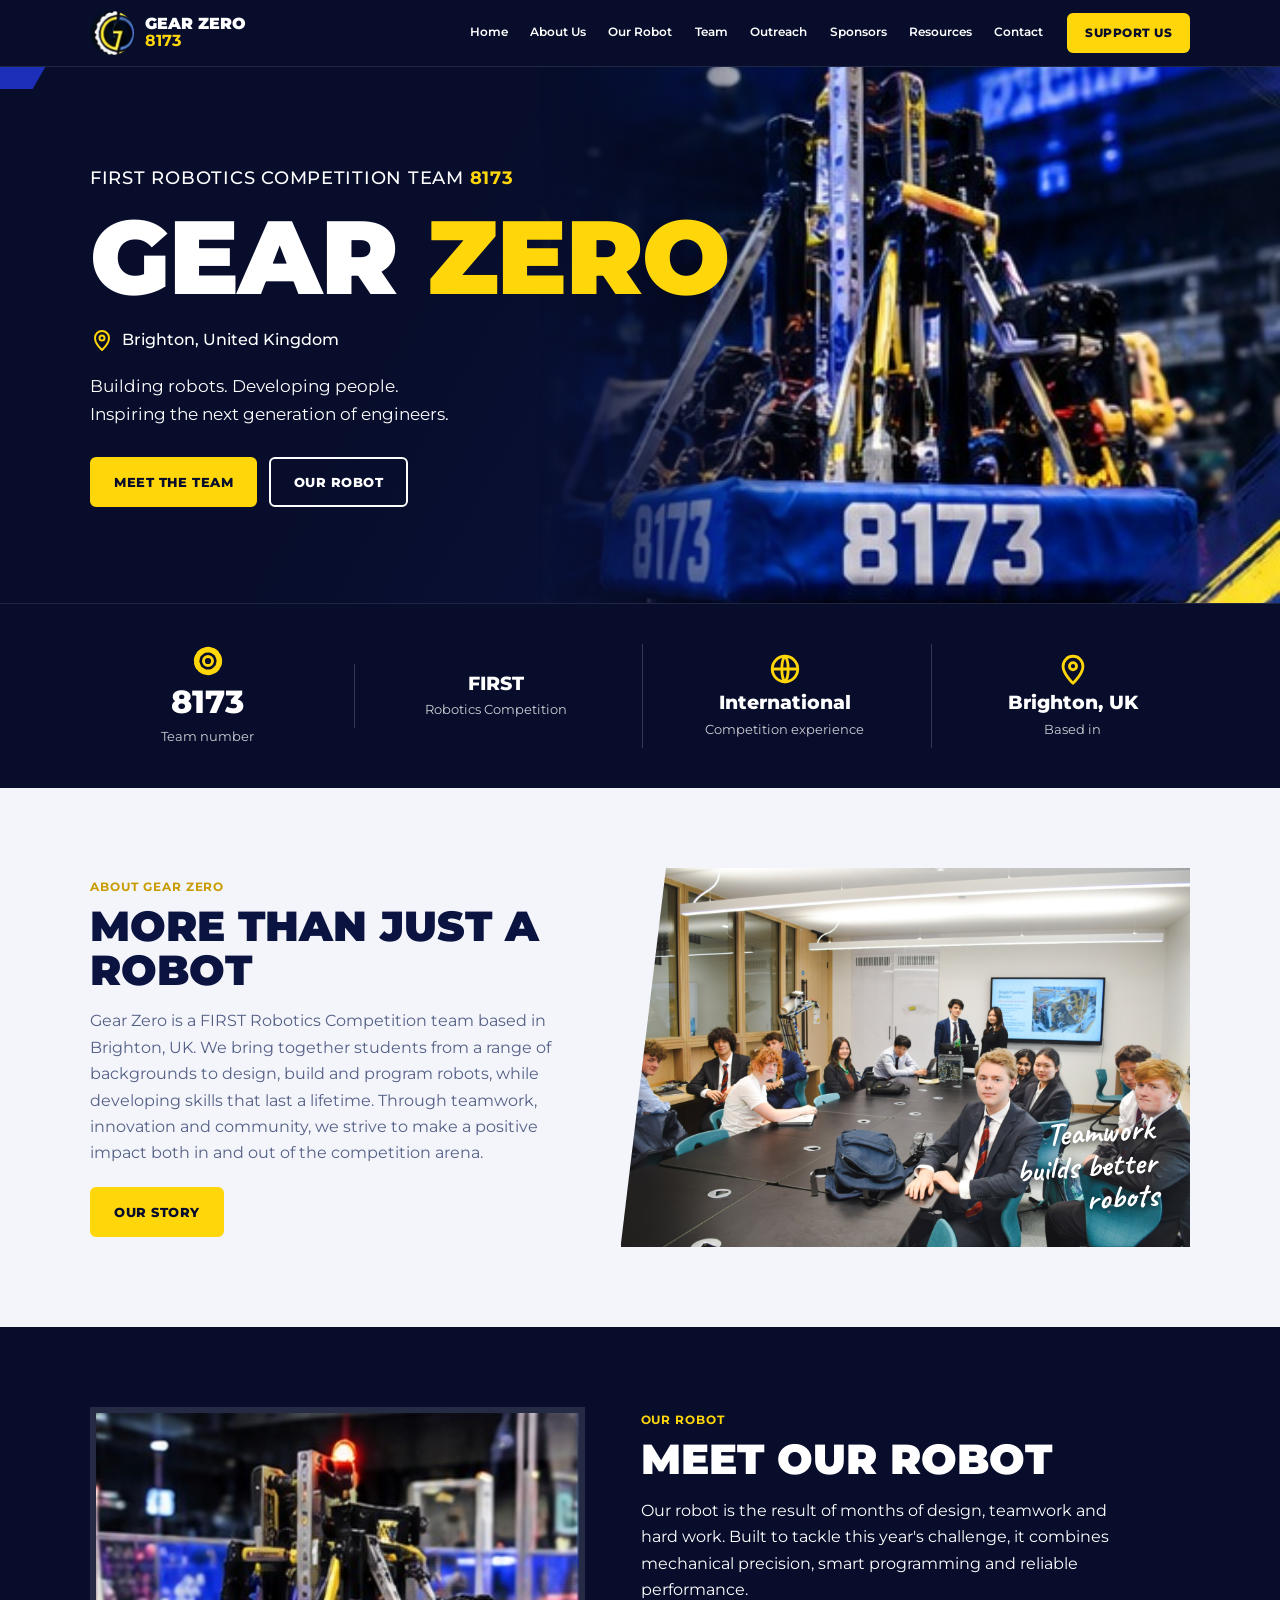
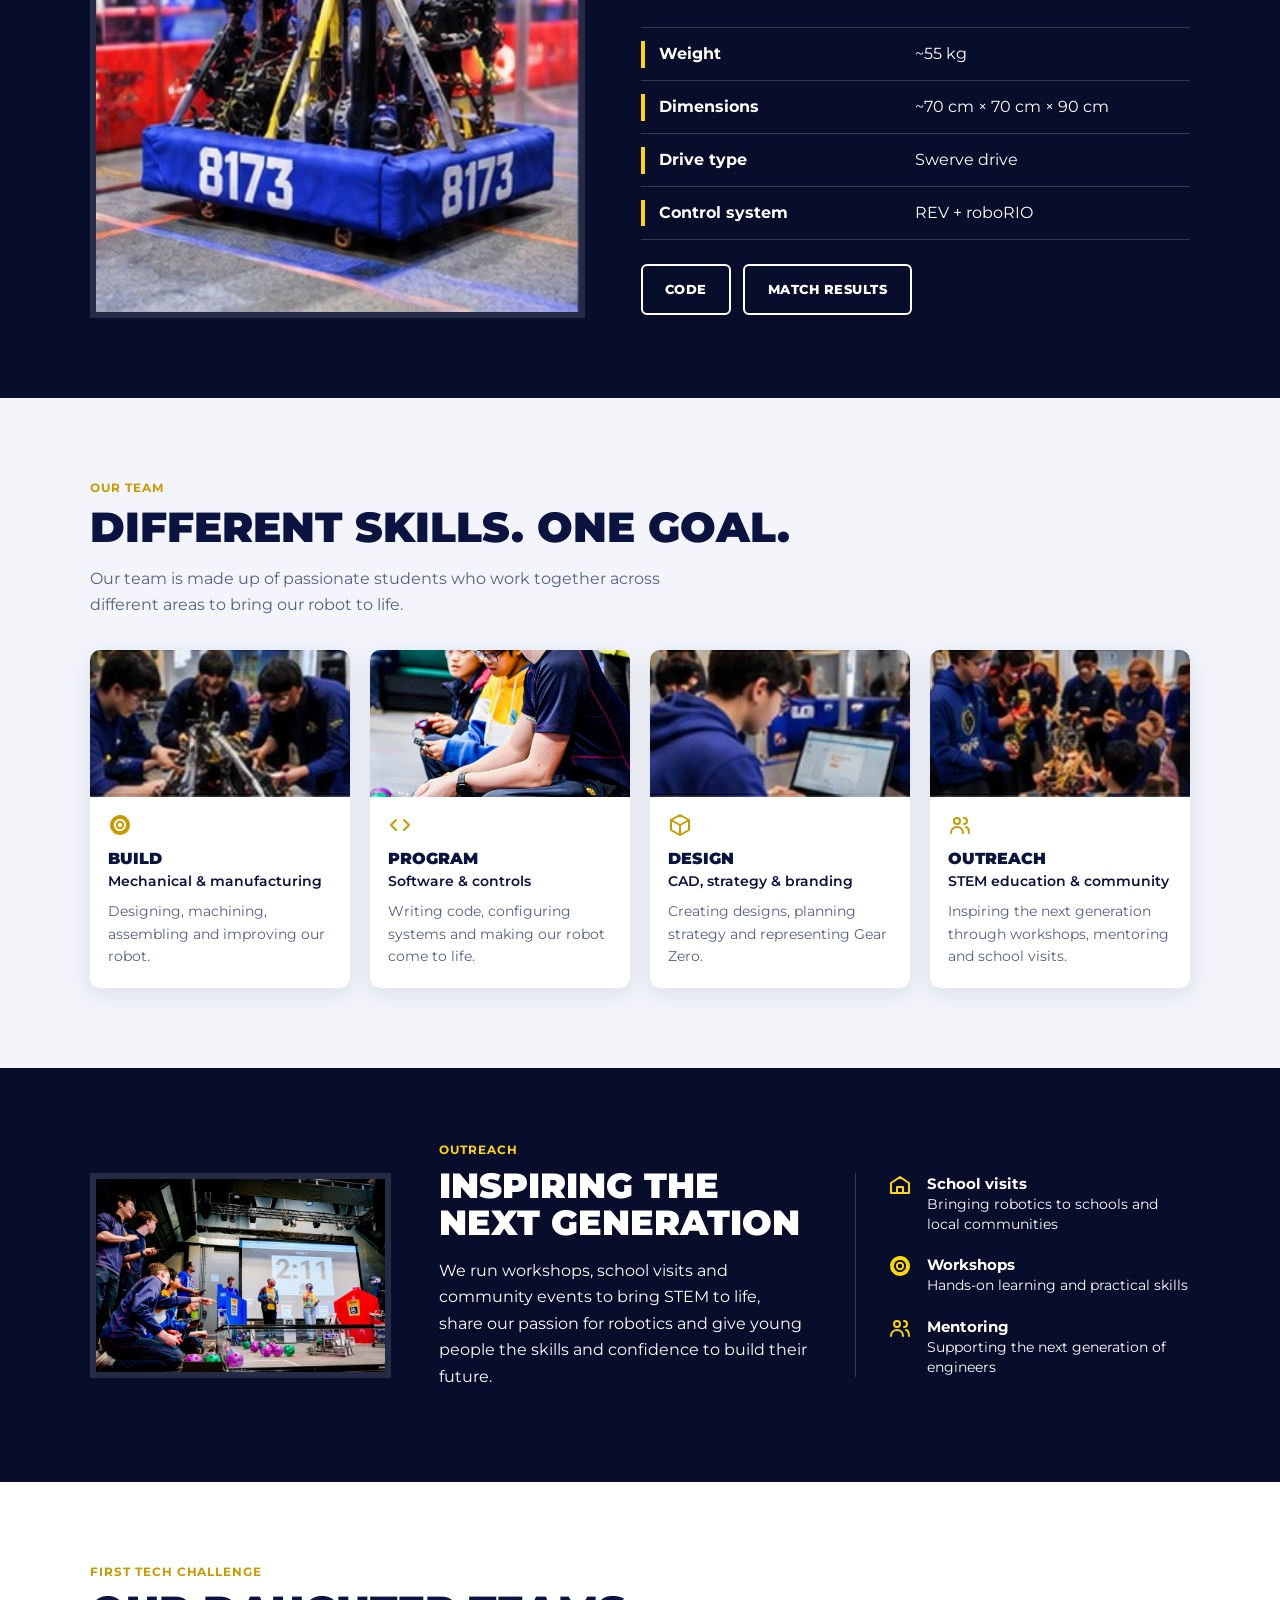
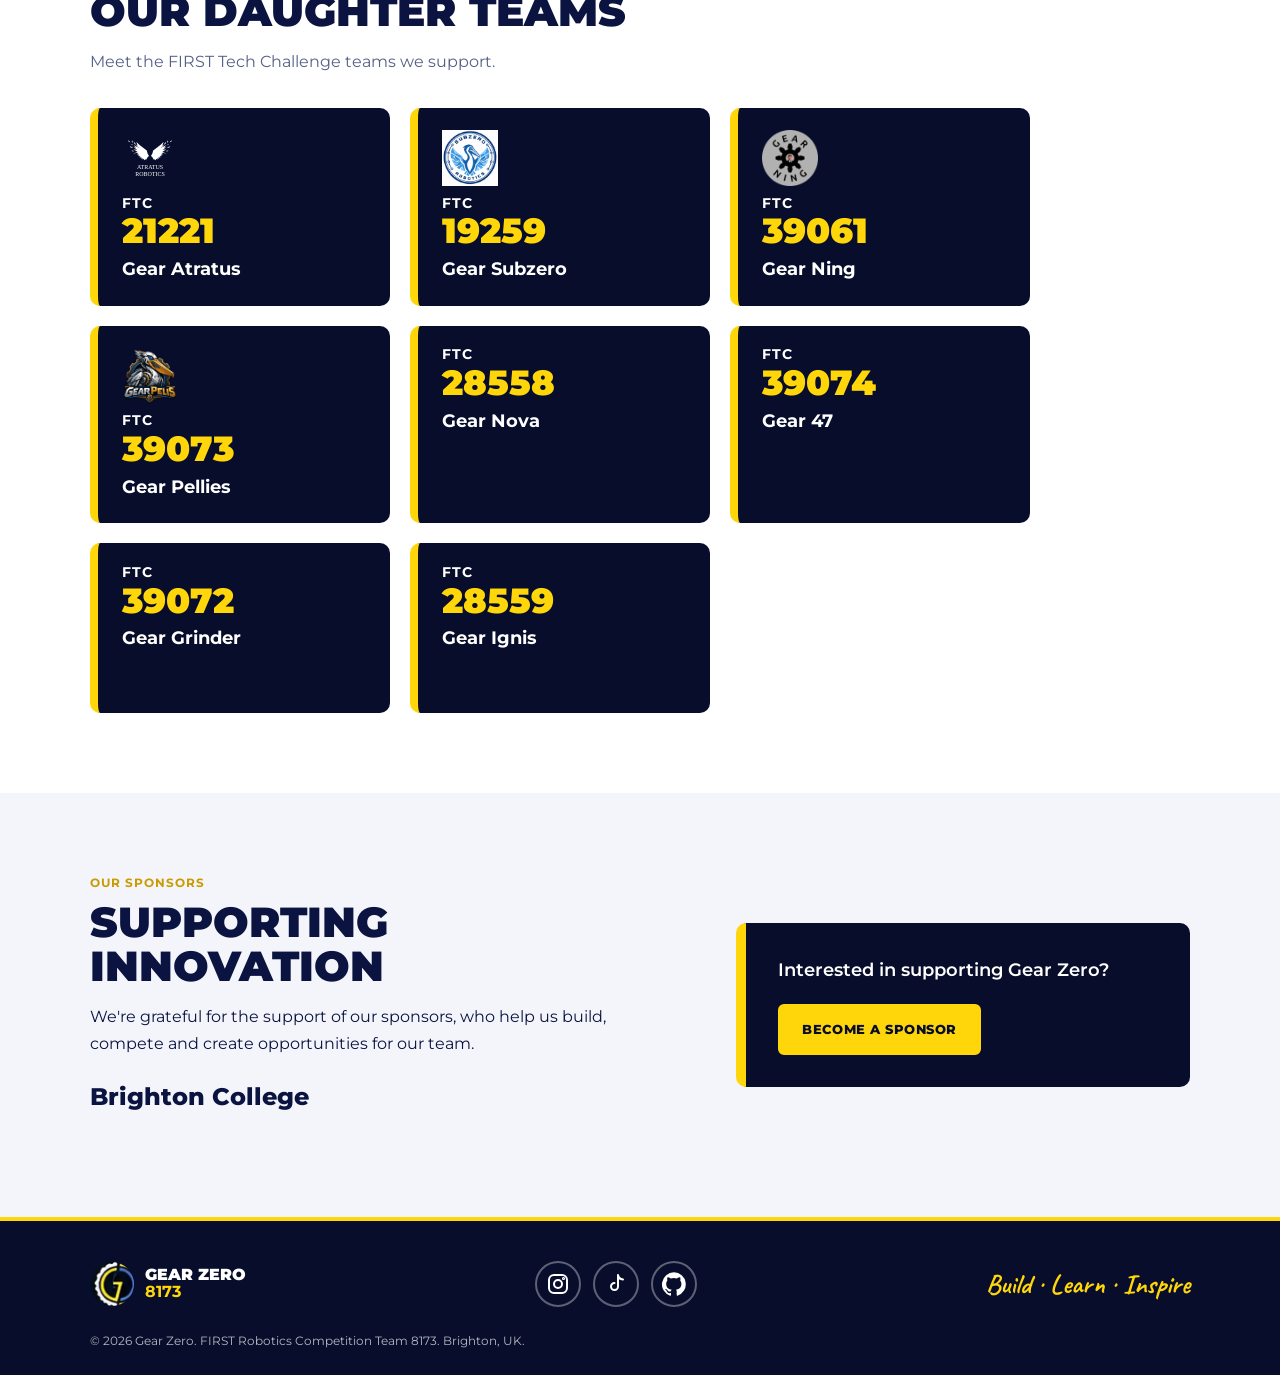
==== public/index.html @ b1bd5869 "Wipe old files and upload new version" ====
<!DOCTYPE html>
<html lang="en">
<head>
<meta charset="utf-8">
<meta name="viewport" content="width=device-width, initial-scale=1">
<title>Gear Zero – FRC Team 8173</title>
<meta name="description" content="Gear Zero is FIRST Robotics Competition Team 8173, based in Brighton, UK.">
<link rel="icon" href="assets/logo.png">
<link rel="preconnect" href="https://fonts.googleapis.com">
<link rel="preconnect" href="https://fonts.gstatic.com" crossorigin>
<link href="https://fonts.googleapis.com/css2?family=Montserrat:wght@400;500;600;700;800;900&family=Caveat:wght@700&display=swap" rel="stylesheet">
<link rel="stylesheet" href="css/styles.css">
</head>
<body id="top">
<svg width="0" height="0" style="position:absolute" aria-hidden="true">
  <symbol id="i-gear" viewBox="0 0 24 24"><circle cx="12" cy="12" r="8" stroke-dasharray="3 2.1" stroke-width="4"/><circle cx="12" cy="12" r="3.2"/></symbol>
  <symbol id="i-code" viewBox="0 0 24 24"><path d="M8 7l-5 5 5 5M16 7l5 5-5 5"/></symbol>
  <symbol id="i-cube" viewBox="0 0 24 24"><path d="M12 2l9 5v10l-9 5-9-5V7zM3 7l9 5 9-5M12 12v10"/></symbol>
  <symbol id="i-people" viewBox="0 0 24 24"><circle cx="9" cy="8" r="3"/><path d="M3 20c0-4 3-6 6-6s6 2 6 6M16 5a3 3 0 010 6M18 14c2 .6 3 2.6 3 6"/></symbol>
  <symbol id="i-school" viewBox="0 0 24 24"><path d="M3 10l9-6 9 6v10H3zM9 20v-6h6v6"/></symbol>
  <symbol id="i-globe" viewBox="0 0 24 24"><circle cx="12" cy="12" r="9"/><path d="M3 12h18M12 3c3 3 3 15 0 18M12 3c-3 3-3 15 0 18"/></symbol>
  <symbol id="i-pin" viewBox="0 0 24 24"><path d="M12 22s7-6.5 7-12a7 7 0 10-14 0c0 5.5 7 12 7 12z"/><circle cx="12" cy="10" r="2.5"/></symbol>
  <symbol id="i-instagram" viewBox="0 0 24 24"><rect x="3" y="3" width="18" height="18" rx="5"/><circle cx="12" cy="12" r="4"/><circle cx="17.5" cy="6.5" r=".6"/></symbol>
  <symbol id="i-tiktok" viewBox="0 0 24 24"><path d="M14 3v11.5a3.5 3.5 0 11-3.5-3.5M14 3c.4 2.6 2.1 4.2 5 4.4"/></symbol>
  <symbol id="i-github" viewBox="0 0 24 24"><path d="M12 .3a12 12 0 00-3.8 23.4c.6.1.8-.3.8-.6v-2c-3.3.7-4-1.6-4-1.6-.6-1.4-1.4-1.8-1.4-1.8-1-.7.1-.7.1-.7 1.2.1 1.8 1.2 1.8 1.2 1 1.8 2.8 1.3 3.5 1 .1-.8.4-1.3.7-1.6-2.7-.3-5.5-1.3-5.5-5.9 0-1.3.5-2.4 1.2-3.2-.1-.3-.5-1.5.1-3.2 0 0 1-.3 3.3 1.2a11.5 11.5 0 016 0c2.3-1.5 3.3-1.2 3.3-1.2.7 1.7.2 2.9.1 3.2.8.8 1.2 1.900 1.2 3.2 0 4.600-2.8 5.6-5.5 5.9.4.4.8 1.1.8 2.2v3.3c0 .3.2.7.8.6A12 12 0 0012 .3"/></symbol>
</svg>

<header class="site-header">
  <div class="wrap bar">
    <a class="brand" href="#top"><img src="assets/logo.png" alt="" width="44" height="44"><span>Gear Zero<b>8173</b></span></a>
    <button class="menu" aria-expanded="false" aria-controls="nav">Menu</button>
    <nav id="nav" aria-label="Main">
      <a href="#top">Home</a><a href="#about">About Us</a><a href="#robot">Our Robot</a><a href="#team">Team</a>
      <a href="#outreach">Outreach</a><a href="#sponsors">Sponsors</a><a href="https://github.com/brightonfrc">Resources</a><a href="#contact">Contact</a>
    </nav>
    <a class="btn small" href="#sponsors">Support Us</a>
  </div>
</header>

<main>
<section class="hero dark">
  <i class="bar-a"></i><i class="bar-b"></i>
  <img class="hero-bot" src="assets/img/hero-robot.jpg" alt="Gear Zero's robot with its blue 8173 bumpers">
  <div class="wrap hero-text">
    <p class="kicker">FIRST Robotics Competition Team <b>8173</b></p>
    <h1>Gear <em>Zero</em></h1>
    <p class="where"><svg class="ic"><use href="#i-pin"/></svg> Brighton, United Kingdom</p>
    <p class="tag">Building robots. Developing people.<br>Inspiring the next generation of engineers.</p>
    <div class="btns"><a class="btn" href="#team">Meet the team</a><a class="btn ghost" href="#robot">Our robot</a></div>
  </div>
</section>

<section class="stats dark"><div class="wrap">
  <div><svg class="ic big"><use href="#i-gear"/></svg><strong>8173</strong><span>Team number</span></div>
  <div><strong class="sm">FIRST</strong><span>Robotics Competition</span></div>
  <div><svg class="ic big"><use href="#i-globe"/></svg><strong class="sm">International</strong><span>Competition experience</span></div>
  <div><svg class="ic big"><use href="#i-pin"/></svg><strong class="sm">Brighton, UK</strong><span>Based in</span></div>
</div></section>

<section id="about" class="about"><div class="wrap split">
  <div>
    <p class="eyebrow">About Gear Zero</p>
    <h2>More than just a robot</h2>
    <p>Gear Zero is a FIRST Robotics Competition team based in Brighton, UK. We bring together students from a range of backgrounds to design, build and program robots, while developing skills that last a lifetime. Through teamwork, innovation and community, we strive to make a positive impact both in and out of the competition arena.</p>
    <a class="btn" href="#team">Our story</a>
  </div>
  <figure class="photo-slant"><img src="assets/img/team.jpg" alt="Gear Zero students in team hoodies huddled together"><figcaption>Teamwork builds better robots</figcaption></figure>
</div></section>

<section id="robot" class="dark robot"><div class="wrap split rev">
  <img class="frame" src="assets/img/robot.jpg" alt="The Gear Zero robot on the competition field">
  <div>
    <p class="eyebrow">Our robot</p>
    <h2>Meet our robot</h2>
    <p>Our robot is the result of months of design, teamwork and hard work. Built to tackle this year's challenge, it combines mechanical precision, smart programming and reliable performance.</p>
    <dl class="specs">
      <div><dt>Weight</dt><dd>~55 kg</dd></div>
      <div><dt>Dimensions</dt><dd>~70 cm × 70 cm × 90 cm</dd></div>
      <div><dt>Drive type</dt><dd>Swerve drive</dd></div>
      <div><dt>Control system</dt><dd>REV + roboRIO</dd></div>
    </dl>
    <div class="btns"><a class="btn ghost" href="https://github.com/brightonfrc">Code</a><a class="btn ghost" href="https://frc-events.firstinspires.org/2023/team/8173">Match results</a></div>
  </div>
</div></section>

<section id="team" class="team"><div class="wrap">
  <p class="eyebrow">Our team</p>
  <h2>Different skills. One goal.</h2>
  <p class="intro">Our team is made up of passionate students who work together across different areas to bring our robot to life.</p>
  <div class="cards">
    <article><img src="assets/img/build.jpg" alt="Students assembling the robot"><div><svg class="ic"><use href="#i-gear"/></svg><h3>Build</h3><p class="sub">Mechanical &amp; manufacturing</p><p>Designing, machining, assembling and improving our robot.</p></div></article>
    <article><img src="assets/img/program.jpg" alt="A student writing robot code"><div><svg class="ic"><use href="#i-code"/></svg><h3>Program</h3><p class="sub">Software &amp; controls</p><p>Writing code, configuring systems and making our robot come to life.</p></div></article>
    <article><img src="assets/img/design.jpg" alt="A student working on a design"><div><svg class="ic"><use href="#i-cube"/></svg><h3>Design</h3><p class="sub">CAD, strategy &amp; branding</p><p>Creating designs, planning strategy and representing Gear Zero.</p></div></article>
    <article><img src="assets/img/outreach.jpg" alt="Students running an outreach event"><div><svg class="ic"><use href="#i-people"/></svg><h3>Outreach</h3><p class="sub">STEM education &amp; community</p><p>Inspiring the next generation through workshops, mentoring and school visits.</p></div></article>
  </div>
</div></section>

<section id="outreach" class="dark outreach"><div class="wrap grid3">
  <img class="frame" src="assets/img/outreach-feature.jpg" alt="Team members showing a robot to young students">
  <div>
    <p class="eyebrow">Outreach</p>
    <h2>Inspiring the next generation</h2>
    <p>We run workshops, school visits and community events to bring STEM to life, share our passion for robotics and give young people the skills and confidence to build their future.</p>
  </div>
  <ul class="ways">
    <li><svg class="ic"><use href="#i-school"/></svg><div><b>School visits</b>Bringing robotics to schools and local communities</div></li>
    <li><svg class="ic"><use href="#i-gear"/></svg><div><b>Workshops</b>Hands-on learning and practical skills</div></li>
    <li><svg class="ic"><use href="#i-people"/></svg><div><b>Mentoring</b>Supporting the next generation of engineers</div></li>
  </ul>
</div></section>

<section id="ftc" class="ftc"><div class="wrap">
  <p class="eyebrow">FIRST Tech Challenge</p>
  <h2>Our daughter teams</h2>
  <p class="intro">Meet the FIRST Tech Challenge teams we support.</p>
  <div class="ftc-grid" id="ftc-grid"></div>
</div></section>

<section id="sponsors" class="sponsors"><div class="wrap split">
  <div>
    <p class="eyebrow">Our sponsors</p>
    <h2>Supporting innovation</h2>
    <p>We're grateful for the support of our sponsors, who help us build, compete and create opportunities for our team.</p>
    <p class="spons-name">Brighton College</p>
  </div>
  <div class="cta"><p>Interested in supporting Gear Zero?</p><a class="btn" href="mailto:robotics@brightoncollege.net">Become a sponsor</a></div>
</div></section>
</main>

<footer id="contact" class="dark">
  <div class="wrap foot">
    <a class="brand" href="#top"><img src="assets/logo.png" alt="" width="44" height="44"><span>Gear Zero<b>8173</b></span></a>
    <ul class="soc" id="socials" aria-label="Social links"></ul>
    <p class="script">Build · Learn · Inspire</p>
  </div>
  <div class="wrap legal">© <span id="yr">2026</span> Gear Zero. FIRST Robotics Competition Team 8173. Brighton, UK.</div>
</footer>
<script src="js/config.js"></script>
<script src="js/main.js"></script>
</body>
</html>
---- public/css/styles.css ----
:root {
  --navy: #070d2b;
  --navy2: #0d1647;
  --royal: #1d2fb8;
  --yellow: #ffd60a;
  --paper: #f3f5fb;
  --ink: #0b1440;
  --muted: #556086;
}
* {
  box-sizing: border-box;
}
html {
  scroll-behavior: smooth;
  scroll-padding-top: 5rem;
}
body {
  margin: 0;
  font: 400 1rem/1.65 Montserrat, "Helvetica Neue", Arial, sans-serif;
  color: var(--ink);
  background: var(--paper);
}
img {
  max-width: 100%;
  display: block;
}
a {
  color: inherit;
}
a:focus-visible,
button:focus-visible {
  outline: 3px solid var(--yellow);
  outline-offset: 3px;
}
.wrap {
  max-width: 1180px;
  margin: 0 auto;
  padding: 0 clamp(1.25rem, 4vw, 2.5rem);
}
.dark {
  background: var(--navy);
  color: #fff;
}
h1,
h2,
h3 {
  margin: 0;
  font-weight: 900;
  text-transform: uppercase;
  line-height: 1.05;
}
h2 {
  font-size: clamp(1.8rem, 4vw, 2.6rem);
  margin-bottom: 1rem;
}
p {
  margin: 0 0 1.25rem;
}
.eyebrow {
  margin: 0 0 0.5rem;
  font-size: 0.75rem;
  font-weight: 700;
  letter-spacing: 0.08em;
  text-transform: uppercase;
  color: #c99b00;
}
.dark .eyebrow {
  color: var(--yellow);
}
.ic {
  width: 24px;
  height: 24px;
  fill: none;
  stroke: var(--yellow);
  stroke-width: 2;
  stroke-linecap: round;
  stroke-linejoin: round;
  flex: none;
}
.ic.big {
  width: 34px;
  height: 34px;
}
.btn {
  display: inline-block;
  padding: 0.8rem 1.4rem;
  border: 2px solid var(--yellow);
  border-radius: 6px;
  background: var(--yellow);
  color: var(--navy);
  font-size: 0.8rem;
  font-weight: 800;
  letter-spacing: 0.04em;
  text-transform: uppercase;
  text-decoration: none;
}
.btn:hover {
  filter: brightness(1.08);
}
.btn.ghost {
  background: transparent;
  color: #fff;
  border-color: #fff;
}
.btn.small {
  padding: 0.55rem 1rem;
  font-size: 0.72rem;
}
.btns {
  display: flex;
  gap: 0.75rem;
  flex-wrap: wrap;
}
/* header */
.site-header {
  position: sticky;
  top: 0;
  z-index: 10;
  background: var(--navy);
  color: #fff;
  border-bottom: 1px solid rgba(255, 255, 255, 0.1);
  padding-top: env(safe-area-inset-top, 0px);
}
.bar {
  display: flex;
  align-items: center;
  gap: 1.5rem;
  padding-block: 0.7rem;
}
.brand {
  display: flex;
  align-items: center;
  gap: 0.7rem;
  text-decoration: none;
  font-weight: 900;
  text-transform: uppercase;
  line-height: 1.05;
}
.brand span {
  display: flex;
  flex-direction: column;
}
.brand b {
  color: var(--yellow);
}
.brand img {
  border-radius: 50%;
  object-fit: cover;
}
nav {
  display: flex;
  gap: 1.4rem;
  margin-left: auto;
  font-size: 0.78rem;
  font-weight: 600;
}
nav a {
  text-decoration: none;
  padding-block: 0.3rem;
  border-bottom: 2px solid transparent;
}
nav a:hover {
  border-color: var(--yellow);
}
.menu {
  display: none;
  margin-left: auto;
  background: none;
  border: 2px solid #fff;
  border-radius: 6px;
  color: #fff;
  font: 700 0.8rem Montserrat, sans-serif;
  padding: 0.45rem 0.8rem;
}
/* hero */
.hero {
  position: relative;
  overflow: hidden;
  background: linear-gradient(120deg, var(--navy) 35%, var(--navy2));
  padding-block: clamp(3rem, 8vw, 6rem);
}
.hero i {
  position: absolute;
  display: block;
  transform: skewX(-30deg);
}
.bar-a {
  left: -4%;
  top: 0;
  width: 90px;
  height: 22px;
  background: var(--royal);
}
.bar-b {
  right: -2%;
  bottom: 0;
  width: 60px;
  height: 110px;
  background: var(--yellow);
}
.hero-bot {
  position: absolute;
  right: 0;
  top: 0;
  height: 100%;
  width: 58%;
  object-fit: cover;
  object-position: left center;
  -webkit-mask-image: linear-gradient(to right, transparent, #000 40%);
  mask-image: linear-gradient(to right, transparent, #000 40%);
}
.hero-text {
  position: relative;
}
.kicker {
  margin: 0 0 0.5rem;
  font-size: clamp(0.9rem, 2vw, 1.15rem);
  font-weight: 500;
  letter-spacing: 0.04em;
  text-transform: uppercase;
}
.kicker b {
  color: var(--yellow);
}
h1 {
  font-size: clamp(3.2rem, 10vw, 6.5rem);
  letter-spacing: -0.01em;
}
h1 em {
  font-style: normal;
  color: var(--yellow);
}
.where {
  display: flex;
  align-items: center;
  gap: 0.5rem;
  margin: 1rem 0 1.25rem;
  font-weight: 500;
}
.tag {
  max-width: 30rem;
  font-size: 1.05rem;
  margin-bottom: 1.75rem;
}
/* stats */
.stats {
  border-top: 1px solid rgba(255, 255, 255, 0.1);
}
.stats .wrap {
  display: grid;
  grid-template-columns: repeat(4, 1fr);
  text-align: center;
  padding-block: 2rem;
}
.stats div {
  display: flex;
  flex-direction: column;
  align-items: center;
  gap: 0.3rem;
  padding: 0.5rem 1rem;
  border-left: 1px solid rgba(255, 255, 255, 0.18);
}
.stats div:first-child {
  border-left: 0;
}
.stats strong {
  font-size: 2rem;
  font-weight: 800;
  line-height: 1.2;
}
.stats strong.sm {
  font-size: 1.2rem;
}
.stats span {
  font-size: 0.8rem;
  opacity: 0.8;
}
/* layout blocks */
.split {
  display: grid;
  grid-template-columns: 1fr 1.2fr;
  gap: clamp(1.5rem, 5vw, 3.5rem);
  align-items: center;
  padding-block: clamp(3rem, 7vw, 5rem);
}
.split.rev {
  grid-template-columns: 0.9fr 1fr;
}
.about h2,
.team h2,
.sponsors h2 {
  color: var(--ink);
}
.about p:not(.eyebrow) {
  max-width: 44ch;
  color: var(--muted);
}
.photo-slant {
  position: relative;
  margin: 0;
  clip-path: polygon(8% 0, 100% 0, 100% 100%, 0 100%);
}
.photo-slant img {
  width: 100%;
  aspect-ratio: 3/2;
  object-fit: cover;
}
.photo-slant figcaption {
  position: absolute;
  right: 6%;
  bottom: 8%;
  font: 700 clamp(1.4rem, 3vw, 2rem) / 1.05 Caveat, cursive;
  color: #fff;
  text-align: right;
  text-shadow: 0 2px 8px rgba(0, 0, 0, 0.7);
  transform: rotate(-4deg);
  max-width: 9rem;
}
.robot .frame,
.outreach .frame {
  border: 6px solid rgba(255, 255, 255, 0.12);
  width: 100%;
  object-fit: cover;
}
.robot p {
  max-width: 44ch;
}
.specs {
  margin: 1.5rem 0;
  border-top: 1px solid rgba(255, 255, 255, 0.18);
}
.specs div {
  display: grid;
  grid-template-columns: 1fr 1fr;
  padding: 0.8rem 0;
  border-bottom: 1px solid rgba(255, 255, 255, 0.18);
}
.specs dt {
  font-weight: 700;
  padding-left: 0.9rem;
  border-left: 4px solid var(--yellow);
}
.specs dd {
  margin: 0;
}
/* team */
.team {
  padding-block: clamp(3rem, 7vw, 5rem);
}
.intro {
  max-width: 40rem;
  color: var(--muted);
}
.cards {
  display: grid;
  grid-template-columns: repeat(4, 1fr);
  gap: 1.25rem;
  margin-top: 2rem;
}
.cards article {
  background: #fff;
  border-radius: 10px;
  overflow: hidden;
  box-shadow: 0 6px 24px rgba(11, 20, 64, 0.1);
}
.cards img {
  width: 100%;
  aspect-ratio: 16/9;
  object-fit: cover;
}
.cards div {
  padding: 1rem 1.1rem 1.3rem;
}
.cards .ic {
  stroke: #c99b00;
  margin-bottom: 0.4rem;
}
.cards h3 {
  font-size: 1rem;
}
.cards .sub {
  margin: 0.1rem 0 0.5rem;
  font-size: 0.85rem;
  font-weight: 600;
}
.cards p:last-child {
  margin: 0;
  font-size: 0.85rem;
  color: var(--muted);
}
/* outreach */
.grid3 {
  display: grid;
  grid-template-columns: 0.9fr 1.1fr 1fr;
  gap: clamp(1.5rem, 4vw, 3rem);
  align-items: center;
  padding-block: clamp(3rem, 6vw, 4.5rem);
}
.outreach h2 {
  font-size: clamp(1.6rem, 3vw, 2.2rem);
}
.ways {
  list-style: none;
  margin: 0;
  padding: 0 0 0 clamp(1rem, 3vw, 2rem);
  border-left: 1px solid rgba(255, 255, 255, 0.18);
  display: grid;
  gap: 1.25rem;
}
.ways li {
  display: flex;
  gap: 0.9rem;
  font-size: 0.85rem;
  line-height: 1.45;
}
.ways b {
  display: block;
  font-size: 0.95rem;
}
/* daughter teams */
.ftc {
  padding-block: clamp(3rem, 7vw, 5rem);
  background: #fff;
}
.ftc-grid {
  display: grid;
  grid-template-columns: repeat(auto-fit, minmax(240px, 300px));
  gap: 1.25rem;
  margin-top: 2rem;
}
.ftc-card {
  display: flex;
  flex-direction: column;
  gap: 0.35rem;
  min-height: 170px;
  padding: 1.4rem 1.5rem;
  background: var(--navy);
  color: #fff;
  border-left: 8px solid var(--yellow);
  border-radius: 10px;
  text-decoration: none;
}
a.ftc-card[href]:hover {
  background: var(--navy2);
}
.ftc-card img {
  width: 56px;
  height: 56px;
  object-fit: contain;
  margin-bottom: 0.3rem;
}
.invert {
  filter: invert(1);
}
.ftc-num {
  font-size: 2.2rem;
  font-weight: 900;
  line-height: 1;
  color: var(--yellow);
}
.ftc-num small {
  display: block;
  margin-bottom: 0.2rem;
  font-size: 0.85rem;
  font-weight: 700;
  letter-spacing: 0.06em;
  color: #fff;
}
.ftc-name {
  font-size: 1.1rem;
  font-weight: 700;
}
.ftc-go {
  margin-top: auto;
  font-size: 0.75rem;
  font-weight: 800;
  letter-spacing: 0.04em;
  text-transform: uppercase;
}
/* sponsors */
.sponsors {
  overflow: hidden;
}
.sponsors .split {
  grid-template-columns: 1.3fr 1fr;
}
.spons-name {
  font-size: 1.5rem;
  font-weight: 800;
  color: var(--ink);
}
.cta {
  background: var(--navy);
  color: #fff;
  padding: 2rem;
  border-radius: 10px;
  border-left: 10px solid var(--yellow);
}
.cta p {
  font-size: 1.1rem;
  font-weight: 600;
}
/* footer */
footer {
  padding-top: 2.5rem;
  border-top: 4px solid var(--yellow);
}
.foot {
  display: flex;
  align-items: center;
  justify-content: space-between;
  gap: 1.5rem;
  flex-wrap: wrap;
}
.foot p {
  margin: 0;
}
.foot a:not(.brand) {
  color: var(--yellow);
}
.soc {
  display: flex;
  gap: 0.75rem;
  list-style: none;
  margin: 0;
  padding: 0;
}
.soc a {
  display: grid;
  place-items: center;
  width: 46px;
  height: 46px;
  border: 2px solid rgba(255, 255, 255, 0.35);
  border-radius: 50%;
}
.soc a[href]:hover {
  border-color: var(--yellow);
}
.soc svg {
  width: 24px;
  height: 24px;
  fill: none;
  stroke: #fff;
  stroke-width: 2;
  stroke-linecap: round;
  stroke-linejoin: round;
}
.soc svg.solid {
  fill: #fff;
  stroke: none;
}
.script {
  font: 700 1.7rem Caveat, cursive;
  color: var(--yellow);
}
.legal {
  padding-block: 1.5rem;
  font-size: 0.75rem;
  opacity: 0.7;
}
@media (max-width: 900px) {
  .cards {
    grid-template-columns: repeat(2, 1fr);
  }
  .grid3,
  .split,
  .split.rev,
  .sponsors .split {
    grid-template-columns: 1fr;
  }
  .stats .wrap {
    grid-template-columns: repeat(2, 1fr);
    row-gap: 1rem;
  }
  .stats div:nth-child(3) {
    border-left: 0;
  }
  .ways {
    border-left: 0;
    padding-left: 0;
  }
  .hero-bot {
    width: 100%;
    opacity: 0.35;
    -webkit-mask-image: none;
    mask-image: none;
  }
}
@media (max-width: 760px) {
  .menu {
    display: block;
  }
  .site-header .btn {
    display: none;
  }
  nav {
    display: none;
    position: absolute;
    left: 0;
    right: 0;
    top: 100%;
    flex-direction: column;
    gap: 0;
    background: var(--navy);
    padding: 0.5rem clamp(1.25rem, 4vw, 2.5rem) 1rem;
    margin: 0;
  }
  nav.open {
    display: flex;
  }
  nav a {
    padding: 0.7rem 0;
  }
}
@media (max-width: 520px) {
  .cards {
    grid-template-columns: 1fr;
  }
}
@media (prefers-reduced-motion: reduce) {
  html {
    scroll-behavior: auto;
  }
}
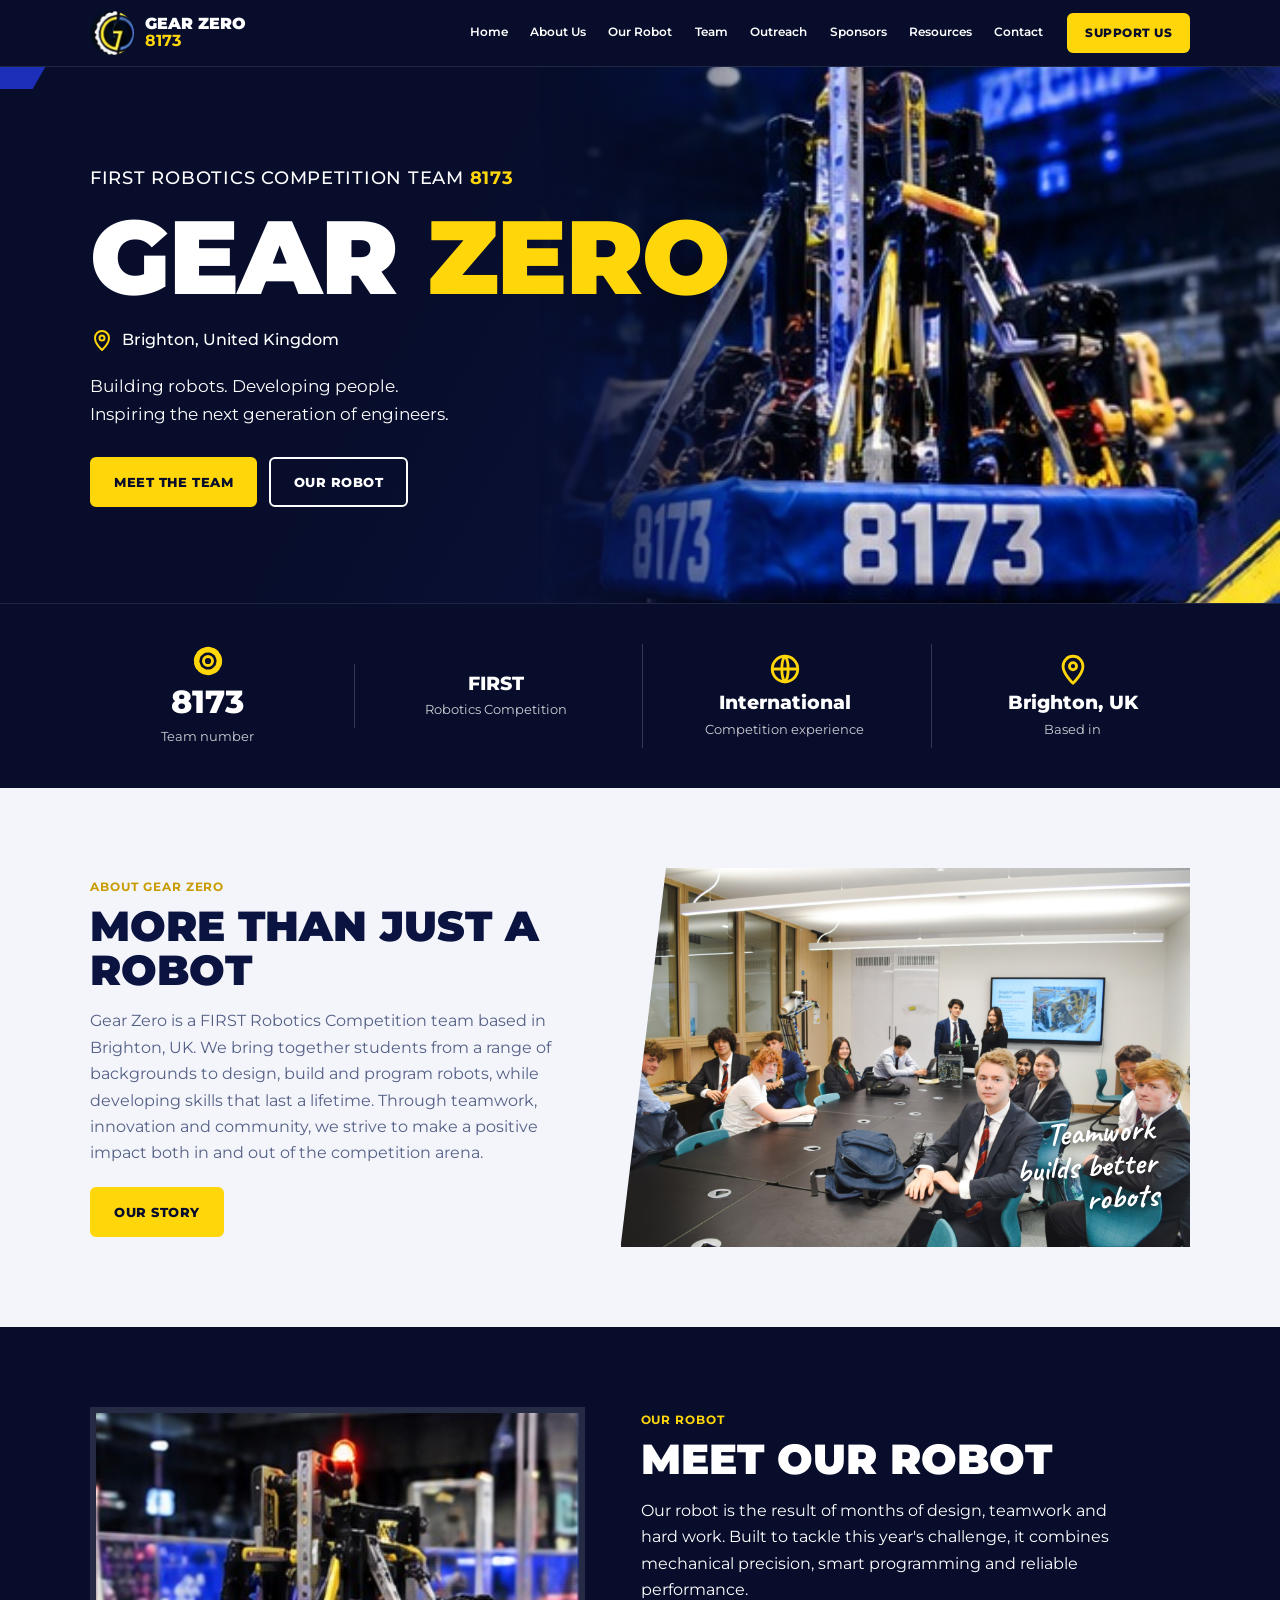
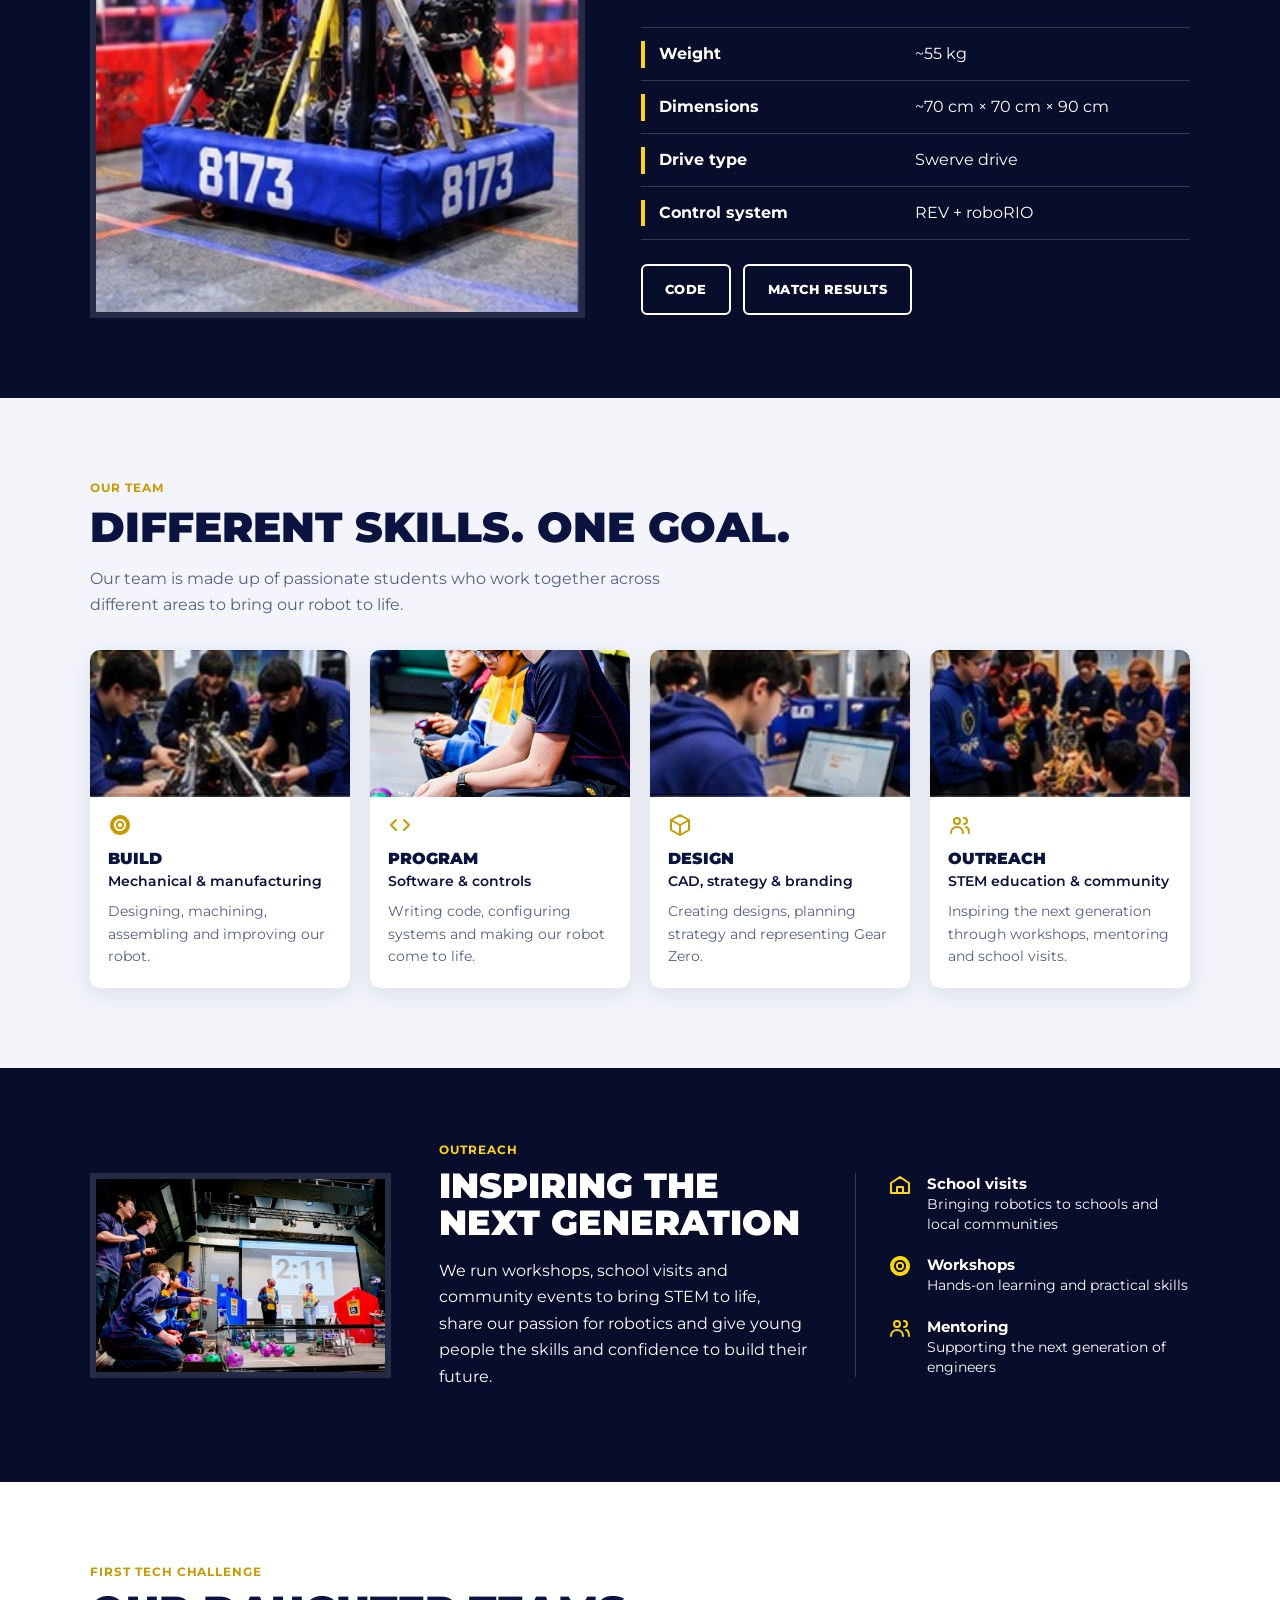
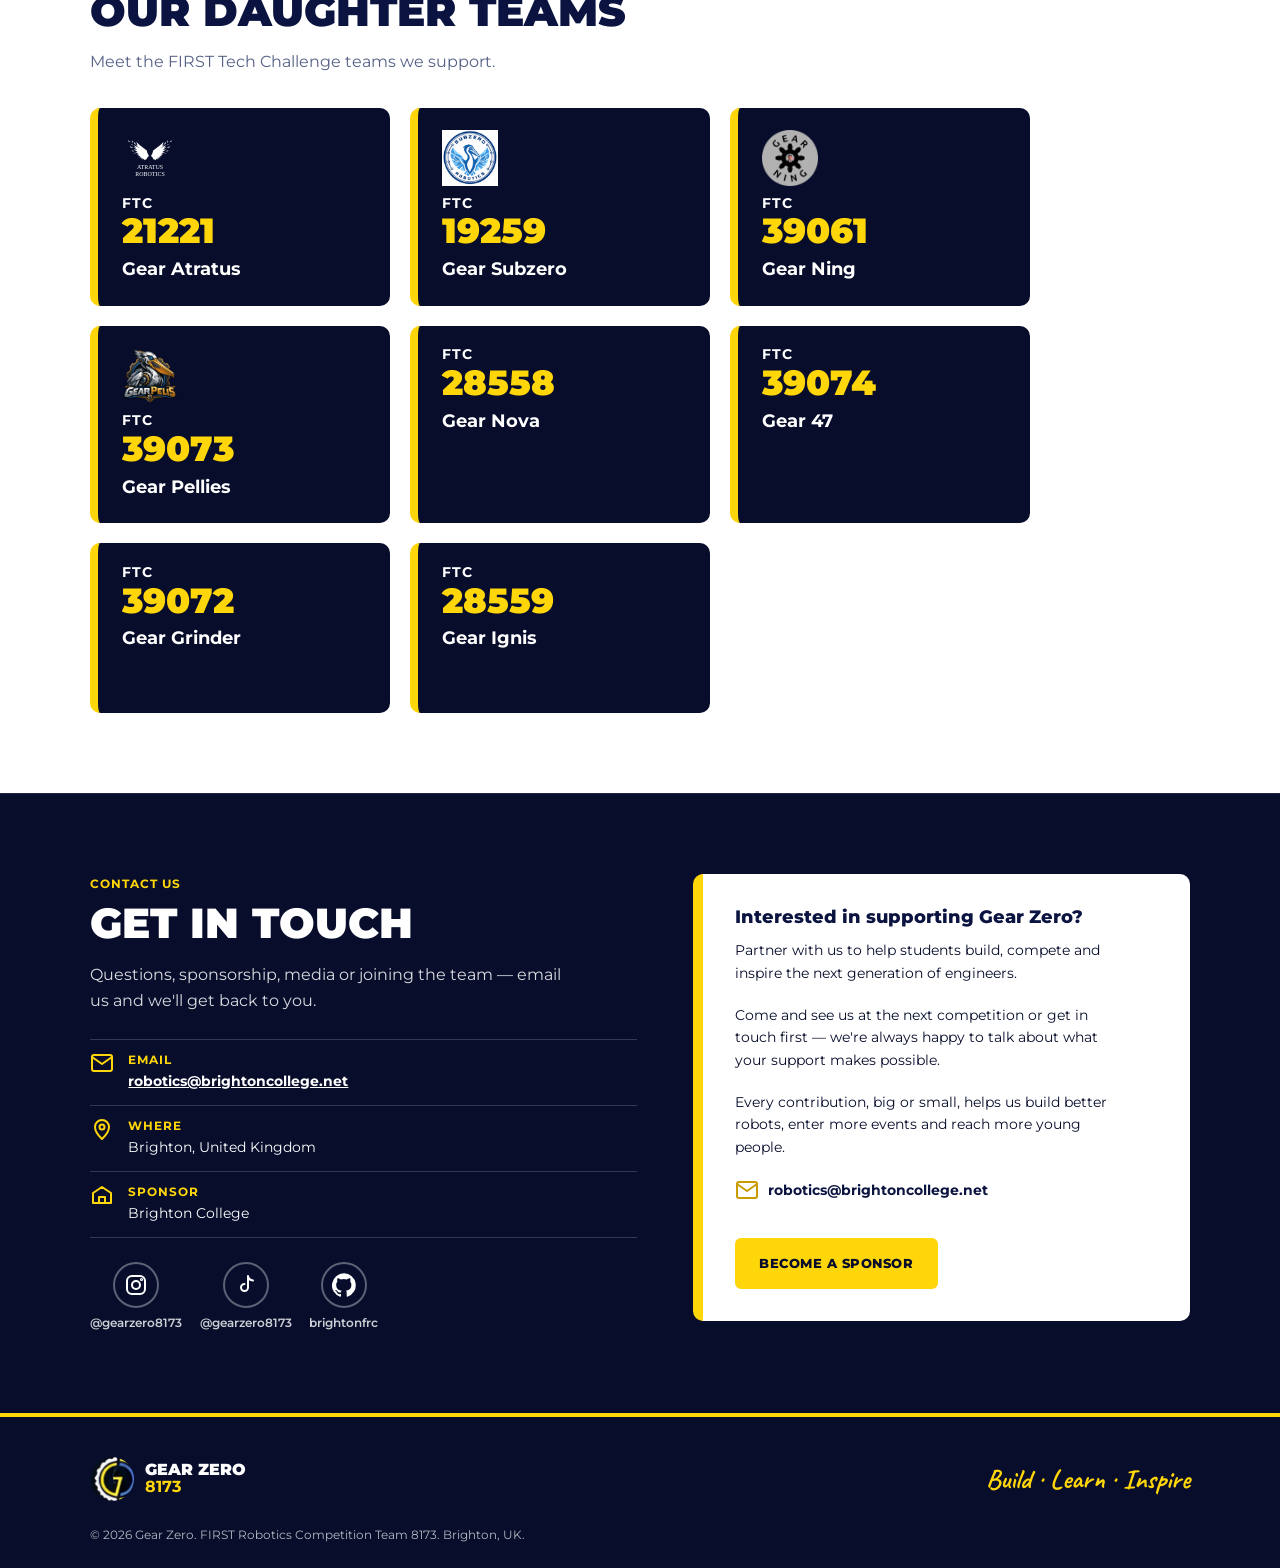
==== commit d7dcd37a: "404" ====
--- a/public/index.html
+++ b/public/index.html
@@ -23,6 +23,7 @@
   <symbol id="i-instagram" viewBox="0 0 24 24"><rect x="3" y="3" width="18" height="18" rx="5"/><circle cx="12" cy="12" r="4"/><circle cx="17.5" cy="6.5" r=".6"/></symbol>
   <symbol id="i-tiktok" viewBox="0 0 24 24"><path d="M14 3v11.5a3.5 3.5 0 11-3.5-3.5M14 3c.4 2.6 2.1 4.2 5 4.4"/></symbol>
   <symbol id="i-github" viewBox="0 0 24 24"><path d="M12 .3a12 12 0 00-3.8 23.4c.6.1.8-.3.8-.6v-2c-3.3.7-4-1.6-4-1.6-.6-1.4-1.4-1.8-1.4-1.8-1-.7.1-.7.1-.7 1.2.1 1.8 1.2 1.8 1.2 1 1.8 2.8 1.3 3.5 1 .1-.8.4-1.3.7-1.6-2.7-.3-5.5-1.3-5.5-5.9 0-1.3.5-2.4 1.2-3.2-.1-.3-.5-1.5.1-3.2 0 0 1-.3 3.3 1.2a11.5 11.5 0 016 0c2.3-1.5 3.3-1.2 3.3-1.2.7 1.7.2 2.9.1 3.2.8.8 1.2 1.900 1.2 3.2 0 4.600-2.8 5.6-5.5 5.9.4.4.8 1.1.8 2.2v3.3c0 .3.2.7.8.6A12 12 0 0012 .3"/></symbol>
+  <symbol id="i-mail" viewBox="0 0 24 24"><rect x="2" y="4" width="20" height="16" rx="2"/><path d="M2 6l10 7 10-7"/></symbol>
 </svg>
 
 <header class="site-header">
@@ -31,9 +32,9 @@
     <button class="menu" aria-expanded="false" aria-controls="nav">Menu</button>
     <nav id="nav" aria-label="Main">
       <a href="#top">Home</a><a href="#about">About Us</a><a href="#robot">Our Robot</a><a href="#team">Team</a>
-      <a href="#outreach">Outreach</a><a href="#sponsors">Sponsors</a><a href="https://github.com/brightonfrc">Resources</a><a href="#contact">Contact</a>
+      <a href="#outreach">Outreach</a><a href="#contact">Sponsors</a><a href="https://github.com/brightonfrc">Resources</a><a href="#contact">Contact</a>
     </nav>
-    <a class="btn small" href="#sponsors">Support Us</a>
+    <a class="btn small" href="#contact">Support Us</a>
   </div>
 </header>
 
@@ -116,21 +117,32 @@
   <div class="ftc-grid" id="ftc-grid"></div>
 </div></section>
 
-<section id="sponsors" class="sponsors"><div class="wrap split">
+<section id="contact" class="contact-sec dark"><div class="wrap split">
   <div>
-    <p class="eyebrow">Our sponsors</p>
-    <h2>Supporting innovation</h2>
-    <p>We're grateful for the support of our sponsors, who help us build, compete and create opportunities for our team.</p>
-    <p class="spons-name">Brighton College</p>
+    <p class="eyebrow">Contact us</p>
+    <h2>Get in touch</h2>
+    <p>Questions, sponsorship, media or joining the team — email us and we'll get back to you.</p>
+    <ul class="contact-list">
+      <li><svg class="ic"><use href="#i-mail"/></svg><div><b>Email</b><a href="mailto:robotics@brightoncollege.net">robotics@brightoncollege.net</a></div></li>
+      <li><svg class="ic"><use href="#i-pin"/></svg><div><b>Where</b>Brighton, United Kingdom</div></li>
+      <li><svg class="ic"><use href="#i-school"/></svg><div><b>Sponsor</b>Brighton College</div></li>
+    </ul>
+    <ul class="soc" id="socials" aria-label="Social links"></ul>
   </div>
-  <div class="cta"><p>Interested in supporting Gear Zero?</p><a class="btn" href="mailto:robotics@brightoncollege.net">Become a sponsor</a></div>
+  <div class="cta">
+    <h3 class="cta-title">Interested in supporting Gear Zero?</h3>
+    <p class="cta-text" style="color: #070d2b">Partner with us to help students build, compete and inspire the next generation of engineers.</p>
+    <p class="cta-text" style="color: #070d2b">Come and see us at the next competition or get in touch first — we're always happy to talk about what your support makes possible.</p>
+    <p class="cta-text" style="color: #070d2b">Every contribution, big or small, helps us build better robots, enter more events and reach more young people.</p>
+    <p class="cta-mail"><a href="mailto:robotics@brightoncollege.net"><svg class="ic"><use href="#i-mail"/></svg><span>robotics@brightoncollege.net</span></a></p>
+    <a class="btn" href="mailto:robotics@brightoncollege.net?subject=Sponsoring%20Gear%20Zero">Become a sponsor</a>
+  </div>
 </div></section>
 </main>
 
-<footer id="contact" class="dark">
+<footer class="dark">
   <div class="wrap foot">
     <a class="brand" href="#top"><img src="assets/logo.png" alt="" width="44" height="44"><span>Gear Zero<b>8173</b></span></a>
-    <ul class="soc" id="socials" aria-label="Social links"></ul>
     <p class="script">Build · Learn · Inspire</p>
   </div>
   <div class="wrap legal">© <span id="yr">2026</span> Gear Zero. FIRST Robotics Competition Team 8173. Brighton, UK.</div>
--- a/public/css/styles.css
+++ b/public/css/styles.css
@@ -13,6 +13,7 @@
 html {
   scroll-behavior: smooth;
   scroll-padding-top: 5rem;
+  height: 100%;
 }
 body {
   margin: 0;
@@ -175,7 +176,7 @@
 /* hero */
 .hero {
   position: relative;
-  overflow: hidden;
+  overflow: clip;
   background: linear-gradient(120deg, var(--navy) 35%, var(--navy2));
   padding-block: clamp(3rem, 8vw, 6rem);
 }
@@ -477,28 +478,171 @@
   letter-spacing: 0.04em;
   text-transform: uppercase;
 }
-/* sponsors */
-.sponsors {
+/* contact / sponsors */
+.contact-sec {
+  border-top: 1px solid rgba(255, 255, 255, 0.1);
   overflow: hidden;
 }
-.sponsors .split {
-  grid-template-columns: 1.3fr 1fr;
-}
-.spons-name {
-  font-size: 1.5rem;
-  font-weight: 800;
+.contact-sec .split {
+  grid-template-columns: 1.1fr 1fr;
+  align-items: start;
+}
+.contact-sec h2 {
+  color: #fff;
+}
+.contact-sec .split > div > p:not(.eyebrow) {
+  max-width: 44ch;
+  color: rgba(255, 255, 255, 0.85);
+}
+
+.contact-list {
+  list-style: none;
+  margin: 1.5rem 0;
+  padding: 0;
+  border-top: 1px solid rgba(255, 255, 255, 0.18);
+}
+.contact-list li {
+  display: flex;
+  align-items: flex-start;
+  gap: 0.9rem;
+  padding: 0.7rem 0;
+  border-bottom: 1px solid rgba(255, 255, 255, 0.18);
+  font-size: 0.9rem;
+}
+.contact-list b {
+  display: block;
+  font-size: 0.72rem;
+  letter-spacing: 0.08em;
+  text-transform: uppercase;
+  color: var(--yellow);
+}
+.contact-list a {
+  font-weight: 700;
+  color: #fff;
+}
+.contact-list a:hover {
+  color: var(--yellow);
+}
+.contact-sec .soc {
+  flex-wrap: wrap;
+  gap: 0.9rem 1.1rem;
+}
+.contact-sec .soc li {
+  display: flex;
+  flex-direction: column;
+  align-items: center;
+  gap: 0.35rem;
+}
+.soc-tag {
+  font-size: 0.72rem;
+  font-weight: 600;
+  color: rgba(255, 255, 255, 0.8);
+}
+.contact-sec .cta {
+  background: #fff;
   color: var(--ink);
-}
-.cta {
-  background: var(--navy);
-  color: #fff;
   padding: 2rem;
   border-radius: 10px;
   border-left: 10px solid var(--yellow);
 }
-.cta p {
+.cta .cta-title {
+  margin: 0 0 0.75rem;
   font-size: 1.1rem;
-  font-weight: 600;
+  font-weight: 800;
+  line-height: 1.2;
+  text-transform: none;
+  color: var(--ink);
+}
+.cta p.cta-text {
+  margin: 0 0 1.25rem;
+  font-size: 0.9rem;
+  line-height: 1.55;
+  color: var(--navy);
+}
+.contact-sec .cta .btn {
+  margin-top: 0.25rem;
+  color: var(--navy);
+  background: var(--yellow);
+}
+.cta .cta-mail {
+  margin-bottom: 1.5rem;
+}
+.cta .cta-mail a {
+  display: inline-flex;
+  align-items: center;
+  gap: 0.55rem;
+  font-size: 0.85rem;
+  font-weight: 700;
+  text-decoration: none;
+  overflow-wrap: anywhere;
+}
+.cta .cta-mail span {
+  color: var(--ink);
+}
+.cta .cta-mail .ic {
+  stroke: #c99b00;
+}
+.cta .cta-mail a:hover {
+  text-decoration: underline;
+}
+/* 404 */
+.page-404 {
+  display: flex;
+  flex-direction: column;
+  min-height: 100vh;
+  min-height: 100svh;
+}
+.page-404 main {
+  display: flex;
+  flex: 1;
+}
+.page-404 .error {
+  display: grid;
+  place-items: center;
+  width: 100%;
+  container-type: size;
+}
+.error-inner {
+  position: relative;
+  z-index: 1;
+  max-width: 46rem;
+  justify-self: start;
+}
+.error-code {
+  margin-bottom: 1.25rem;
+  font-size: clamp(4.5rem, min(18vw, 24cqh), 11rem);
+  line-height: 0.85;
+  letter-spacing: -0.02em;
+}
+.error-code span {
+  color: var(--yellow);
+}
+.error-title {
+  margin: 0 0 0.75rem;
+  font-size: clamp(1.25rem, 3vw, 1.75rem);
+  font-weight: 800;
+  line-height: 1.1;
+  text-transform: uppercase;
+}
+.error-next {
+  margin: 1.75rem 0 0;
+  font-size: 0.85rem;
+  opacity: 0.8;
+}
+.error-next a {
+  color: var(--yellow);
+  font-weight: 700;
+}
+.error-gear {
+  position: absolute;
+  right: -5rem;
+  bottom: -8rem;
+  width: min(32rem, 70vw);
+  height: auto;
+  fill: none;
+  stroke: rgba(255, 255, 255, 0.08);
+  stroke-width: 0.7;
+  pointer-events: none;
 }
 /* footer */
 footer {
@@ -565,7 +709,7 @@
   .grid3,
   .split,
   .split.rev,
-  .sponsors .split {
+  .contact-sec .split {
     grid-template-columns: 1fr;
   }
   .stats .wrap {
